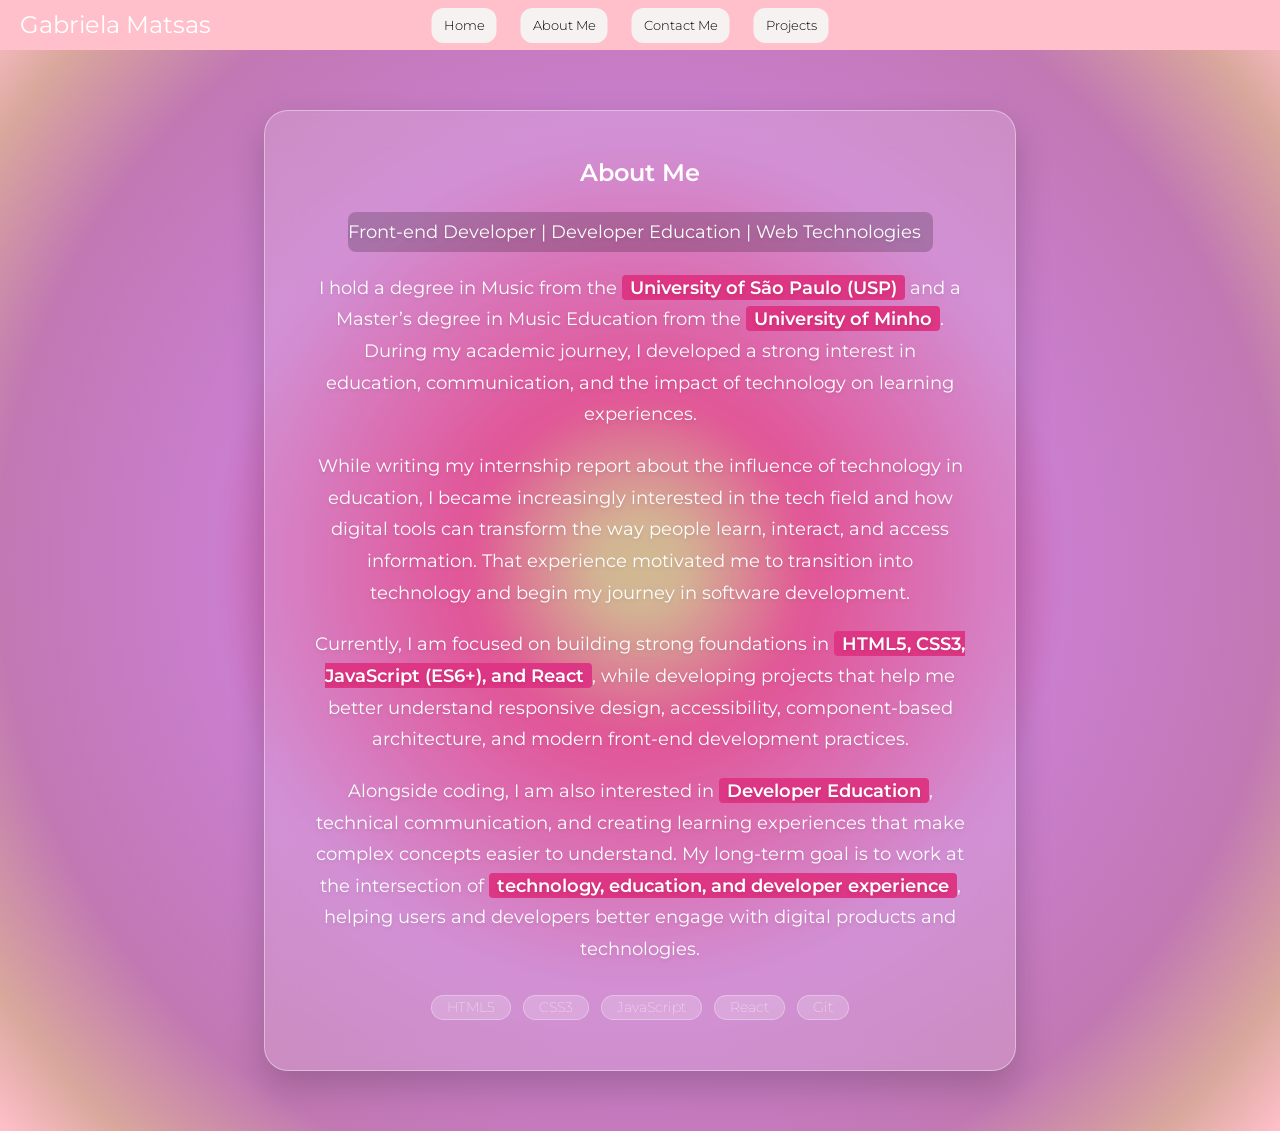
==== aboutme.html @ 93d37c07 "Add files via upload" ====
<!DOCTYPE html>
<html lang="en">
<head>
    <meta charset="UTF-8">
    <meta name="viewport" content="width=device-width, initial-scale=1.0">
    <title>About Me - Gabriela Matsas</title>
    
    <link rel="stylesheet" href="reset.css">
    <link rel="stylesheet" href="styles.css">
    <link rel="icon" href="assets/cup-of-coffee-icon-4.png">
    
    <link rel="preconnect" href="https://fonts.googleapis.com">
    <link rel="preconnect" href="https://fonts.gstatic.com" crossorigin>
    <link href="https://fonts.googleapis.com/css2?family=Montserrat:wght@100..900&family=Rubik:wght@300..900&display=swap" rel="stylesheet">
</head>
<body>

    <nav>
        <div class="logo"> Gabriela Matsas </div>
        <ul>
            <li><a href="index.html" class="nav-button"> Home</a></li>
            <li><a href="aboutme.html" class="nav-button"> About Me</a></li>
            <li><a href="contactme.html" class="nav-button"> Contact Me</a></li>
            <li><a href="projects.html" class="nav-button"> Projects</a></li>
        </ul>
    </nav>

    <main>
    <div class="glass-card">
        <h1>About Me</h1>
        <p class="subtitle">Front-end Developer | Developer Education | Web Technologies</p>
        
        <div class="content">
            <p>
                I hold a degree in Music from the <strong>University of São Paulo (USP)</strong> and a Master’s degree in Music Education from the <strong>University of Minho</strong>. During my academic journey, I developed a strong interest in education, communication, and the impact of technology on learning experiences.
            </p>

            <p>
                While writing my internship report about the influence of technology in education, I became increasingly interested in the tech field and how digital tools can transform the way people learn, interact, and access information. That experience motivated me to transition into technology and begin my journey in software development.
            </p>

            <p>
                Currently, I am focused on building strong foundations in <strong>HTML5, CSS3, JavaScript (ES6+), and React</strong>, while developing projects that help me better understand responsive design, accessibility, component-based architecture, and modern front-end development practices.
            </p>

            <p>
                Alongside coding, I am also interested in <strong>Developer Education</strong>, technical communication, and creating learning experiences that make complex concepts easier to understand. My long-term goal is to work at the intersection of <strong>technology, education, and developer experience</strong>, helping users and developers better engage with digital products and technologies.
            </p>
            </div>

            <div class="tech-tags">
                <span>HTML5</span>
                <span>CSS3</span>
                <span>JavaScript</span>
                <span>React</span>
                <span>Git</span>
            </div>
        </div>
    </main>

</body>
</html>
---- styles.css ----
/* ==========================================
   1. GERAL E FUNDO (BODY)
   ========================================== */
body {
    min-height: 100vh; /* Permite que o fundo cresça com o conteúdo */
    font-family: "Montserrat", sans-serif;
    font-weight: 100;
    font-style: normal;
    margin: 0;
    display: flex;
    flex-direction: column;
    background: radial-gradient(circle at center, 
        #CBAB80 5%,   /* cor da parede */
        #DD3684 20%,  /* magenta */
        #CA7ECE 50%,  /* lilás */
        #C178B3 75%,  /* rosa médio */
        #D9A79C 90%,  /* salmão */
        pink 100%     /* cor da navbar */
    );
}

/* Reset básico para links */
a {
    text-decoration: none;
    color: inherit;
}

/* ==========================================
   2. NAVBAR
   ========================================== */
nav {
    position: relative;
    background-color: pink;
    height: 50px;
    padding: 0 80px;
    z-index: 100;
}

nav .logo {
    position: absolute;
    left: 20px;
    top: 50%;
    transform: translateY(-50%);
    font-weight: 400;
    font-size: 24px;
    color: white;
}

nav ul {
    list-style: none;
    margin: 0;
    padding: 0;
    position: absolute;
    left: 50%;
    transform: translateX(-50%);
}

nav ul li {
    display: inline-block;
    line-height: 50px;
    margin-right: 20px;
}

.nav-button {
    display: inline-block;
    height: 35px;
    line-height: 35px;
    padding: 0px 12px;
    font-size: 0.8rem;
    background-color: rgb(247, 242, 242);
    color: black;
    border-radius: 12px;
    font-weight: 300;
    transition: background 0.3s;
}

.nav-button:hover {
    background-color: #ff85c1;
    color: white;
}

/* ==========================================
   3. HOME (FOTO E CONEXÕES)
   ========================================== */
#contentParent {
    display: flex;
    flex-direction: column;
    height: calc(100vh - 50px);
    justify-content: center;
    align-items: center;
}

#foto {
    background-image: url('assets/unnamed (6).jpg');
    height: 255px;
    width: 255px;
    background-size: cover;
    background-position: center;
    border-radius: 15%;
    border: 5px solid #CBAB80;
}

h1 {
    color: #ffffff;
    font-family: "Montserrat";
    font-weight: 300;
    font-size: 1.5rem;
    margin: 33px 0px 27px 0px;
    text-align: center;
}

/* BOTÕES SOCIAIS */
.buttonSocial {
    display: flex;
    align-items: center;
    border-radius: 50px;
    width: 255px;
    height: 40px;
    background-color: #00000020;
    color: #ffffff;
    font-weight: 600;
    margin-bottom: 27px;
    cursor: pointer;
    padding-left: 35px;
    border: none;
    transition: 0.3s;
}

.buttonSocial img {
    height: 24px !important;
    width: 24px !important;
    object-fit: contain;
    flex-shrink: 0; /* Impede de esticar */
}

.buttonSocial p {
    font-size: 1.125rem;
    font-weight: 400;
    padding-left: 15px;
    margin: 0;
}

.linkedInbutton {
    background-color: #00000070;
}

.buttonSocial:hover {
    background-color: rgba(0, 0, 0, 0.4);
    transform: scale(1.05);
}

/* ==========================================
   4. ABOUT ME (GLASS CARD)
   ========================================== */
main {
    flex: 1;
    display: flex;
    justify-content: center;
    align-items: center;
    padding: 60px 20px;
}

.glass-card {
    background: rgba(255, 255, 255, 0.15);
    backdrop-filter: blur(15px);
    -webkit-backdrop-filter: blur(15px);
    border: 1px solid rgba(255, 255, 255, 0.4);
    border-radius: 24px;
    padding: 50px;
    max-width: 650px;
    width: 100%;
    box-shadow: 0 15px 35px rgba(0, 0, 0, 0.2);
    text-align: center;
}

.glass-card h1 {
    margin-top: 0;
    font-weight: 600;
}

.subtitle {
    color: #ffffff;
    background: rgba(0, 0, 0, 0.2);
    display: inline-block;
    padding: 4px 12px;
    border-radius: 8px;
    font-size: 0.9rem;
    margin-bottom: 25px;
}

.glass-card p {
    color: #ffffff;
    font-size: 1.1rem;
    line-height: 1.8;
    margin-bottom: 20px;
    padding-left: 0 !important; /* Remove o padding de 15px das regras gerais */
    text-shadow: 0 2px 4px rgba(0, 0, 0, 0.1);
    font-weight: 400;
}

.glass-card strong {
    color: #ffffff;
    background: #DD3684; /* Magenta da camiseta */
    padding: 2px 8px;
    border-radius: 4px;
    font-weight: 600;
}

/* TAGS DE LINGUAGENS */
.tech-tags {
    margin-top: 30px;
    display: flex;
    justify-content: center;
    gap: 12px;
    flex-wrap: wrap;
}

.tech-tags span {
    background: rgba(255, 255, 255, 0.2);
    color: white;
    padding: 5px 15px;
    border-radius: 50px;
    font-size: 0.85rem;
    border: 1px solid rgba(255, 255, 255, 0.3);
}

.highlight-tag {
    border-color: #61dafb !important;
    color: #61dafb !important;
    background: rgba(0, 0, 0, 0.3) !important;
}

/* Container da imagem do projeto */
.project-image {
    width: 100%;           /* Ocupa toda a largura do card do projeto */
    height: 400px;         /* Altura fixa para todos os projetos ficarem iguais */
    overflow: hidden;      /* Esconde o que sobrar da imagem */
    border-radius: 12px;   /* Arredonda as pontas da foto */
    margin-bottom: 15px;
    border: 1px solid rgba(255, 255, 255, 0.1);
}

/* A imagem dentro do container */
.project-image img {
    width: 100%;           /* Força a largura a bater com o container */
    height: 100%;          /* Força a altura a bater com o container */
    object-fit: contain;     /* Faz a mágica: centraliza e corta o excesso sem deformar */
    object-position: top;  /* Se o print for longo, foca no topo da página */
    transition: transform 0.5s;
    margin-bottom: 50px; /* Aumente este valor (ex: 25px ou 30px) para dar mais ar */
    border: 1px solid rgba(255, 255, 255, 0.1);
}

/* Efeito opcional: a foto aumenta um pouco quando passa o mouse */
.project-item:hover .project-image img {
    transform: scale(1.1);
}

.project-item h3{
  font-weight: 300;
}

.project-item p{

  margin-bottom: 30px;
  padding: 0 10px;
}


.project-image {
    width: 100%;           
    /* Removi a altura fixa de 400px para que as duas imagens apareçam inteiras. 
       Se quiser limitar o tamanho total, use max-height em vez de height. */
    max-height: 800px;     
    overflow-y: auto;      /* Se as imagens forem muito grandes, cria uma rolagem interna no card */
    border-radius: 12px;   
    margin-bottom: 20px;
    border: 1px solid rgba(255, 255, 255, 0.1);
    
    /* Configuração para empilhar */
    display: flex;
    flex-direction: column; 
    gap: 15px;             /* Espaço entre a primeira e a segunda imagem */
}

/* A imagem dentro do container */
.project-image img {
    width: 100%;           
    height: auto;          /* Importante: auto para não achatar a imagem */
    object-fit: cover;     
    border-radius: 8px;    
    transition: transform 0.5s;
    border: 1px solid rgba(255, 255, 255, 0.2);
}
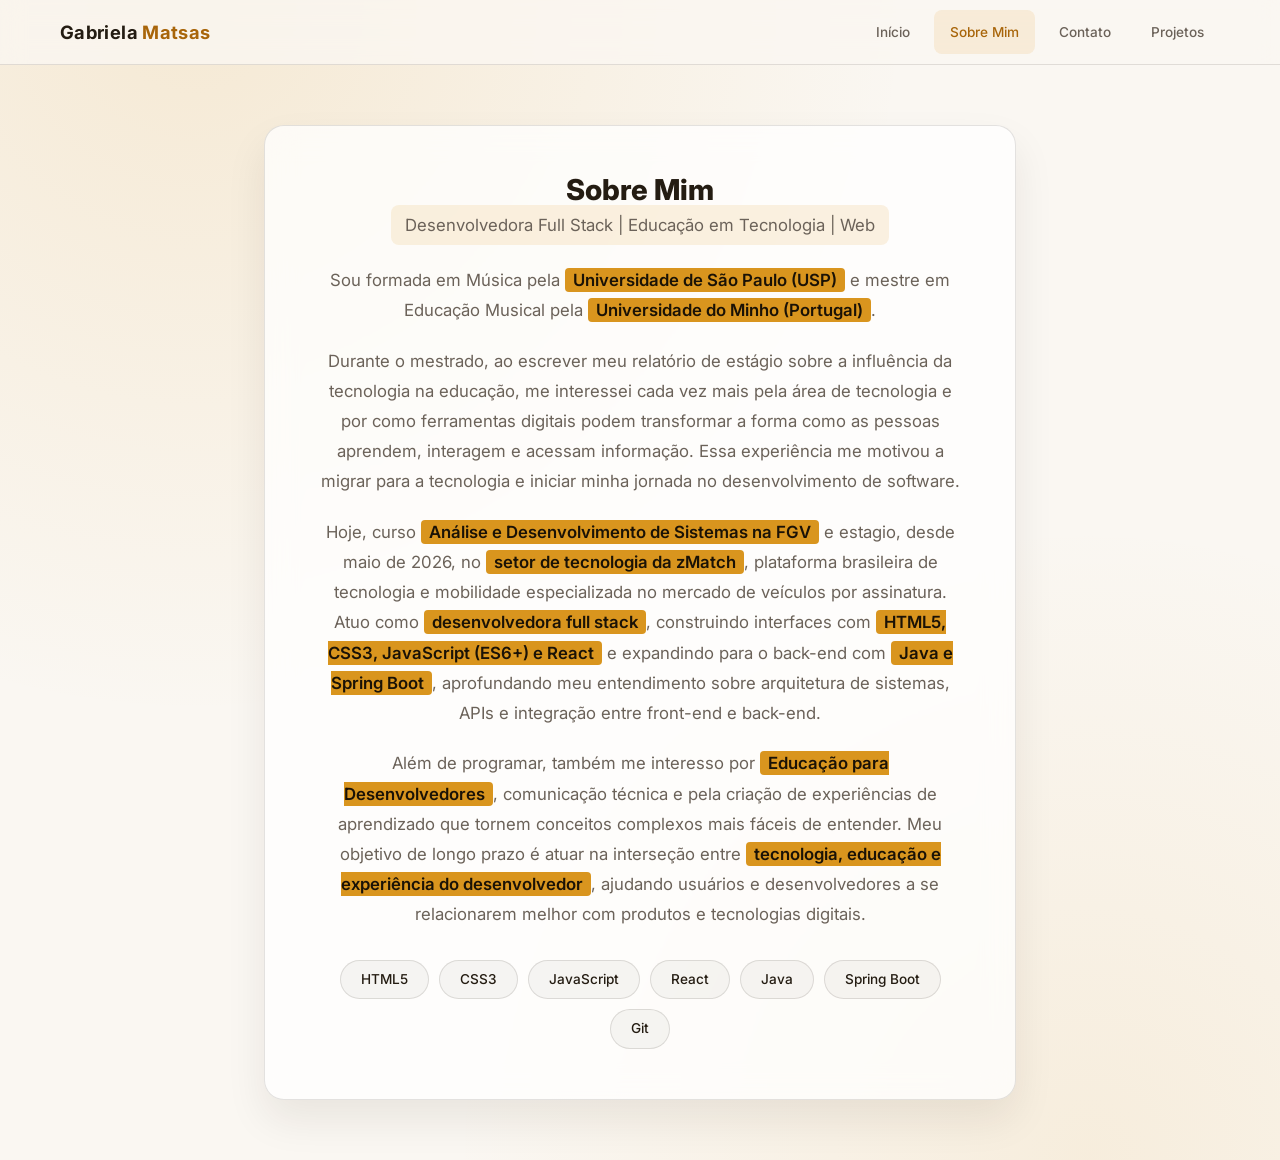
==== commit 2c3fb016: "Redesign portfolio: PT-BR translation, full stack repositioning, warm light theme - Translate all pa" ====
--- a/aboutme.html
+++ b/aboutme.html
@@ -1,62 +1,64 @@
-<!DOCTYPE html>
-<html lang="en">
-<head>
-    <meta charset="UTF-8">
-    <meta name="viewport" content="width=device-width, initial-scale=1.0">
-    <title>About Me - Gabriela Matsas</title>
-    
-    <link rel="stylesheet" href="reset.css">
-    <link rel="stylesheet" href="styles.css">
-    <link rel="icon" href="assets/cup-of-coffee-icon-4.png">
-    
-    <link rel="preconnect" href="https://fonts.googleapis.com">
-    <link rel="preconnect" href="https://fonts.gstatic.com" crossorigin>
-    <link href="https://fonts.googleapis.com/css2?family=Montserrat:wght@100..900&family=Rubik:wght@300..900&display=swap" rel="stylesheet">
-</head>
-<body>
-
-    <nav>
-        <div class="logo"> Gabriela Matsas </div>
-        <ul>
-            <li><a href="index.html" class="nav-button"> Home</a></li>
-            <li><a href="aboutme.html" class="nav-button"> About Me</a></li>
-            <li><a href="contactme.html" class="nav-button"> Contact Me</a></li>
-            <li><a href="projects.html" class="nav-button"> Projects</a></li>
-        </ul>
-    </nav>
-
-    <main>
-    <div class="glass-card">
-        <h1>About Me</h1>
-        <p class="subtitle">Front-end Developer | Developer Education | Web Technologies</p>
-        
-        <div class="content">
-            <p>
-                I hold a degree in Music from the <strong>University of São Paulo (USP)</strong> and a Master’s degree in Music Education from the <strong>University of Minho</strong>. During my academic journey, I developed a strong interest in education, communication, and the impact of technology on learning experiences.
-            </p>
-
-            <p>
-                While writing my internship report about the influence of technology in education, I became increasingly interested in the tech field and how digital tools can transform the way people learn, interact, and access information. That experience motivated me to transition into technology and begin my journey in software development.
-            </p>
-
-            <p>
-                Currently, I am focused on building strong foundations in <strong>HTML5, CSS3, JavaScript (ES6+), and React</strong>, while developing projects that help me better understand responsive design, accessibility, component-based architecture, and modern front-end development practices.
-            </p>
-
-            <p>
-                Alongside coding, I am also interested in <strong>Developer Education</strong>, technical communication, and creating learning experiences that make complex concepts easier to understand. My long-term goal is to work at the intersection of <strong>technology, education, and developer experience</strong>, helping users and developers better engage with digital products and technologies.
-            </p>
-            </div>
-
-            <div class="tech-tags">
-                <span>HTML5</span>
-                <span>CSS3</span>
-                <span>JavaScript</span>
-                <span>React</span>
-                <span>Git</span>
-            </div>
-        </div>
-    </main>
-
-</body>
-</html>+<!DOCTYPE html>
+<html lang="pt-BR">
+<head>
+    <meta charset="UTF-8">
+    <meta name="viewport" content="width=device-width, initial-scale=1.0">
+    <title>Sobre Mim | Gabriela Matsas</title>
+
+    <link rel="stylesheet" href="reset.css">
+    <link rel="stylesheet" href="styles.css">
+    <link rel="icon" href="assets/cup-of-coffee-icon-4.png">
+
+    <link rel="preconnect" href="https://fonts.googleapis.com">
+    <link rel="preconnect" href="https://fonts.gstatic.com" crossorigin>
+    <link href="https://fonts.googleapis.com/css2?family=Inter:wght@400;500;600;700;800&display=swap" rel="stylesheet">
+</head>
+<body>
+
+    <nav>
+        <div class="logo">Gabriela <span>Matsas</span></div>
+        <ul>
+            <li><a href="index.html" class="nav-button">Início</a></li>
+            <li><a href="aboutme.html" class="nav-button active">Sobre Mim</a></li>
+            <li><a href="contactme.html" class="nav-button">Contato</a></li>
+            <li><a href="projects.html" class="nav-button">Projetos</a></li>
+        </ul>
+    </nav>
+
+    <main>
+    <div class="glass-card">
+        <h1>Sobre Mim</h1>
+        <p class="subtitle">Desenvolvedora Full Stack | Educação em Tecnologia | Web</p>
+
+        <div class="content">
+            <p>
+                Sou formada em Música pela <strong>Universidade de São Paulo (USP)</strong> e mestre em Educação Musical pela <strong>Universidade do Minho (Portugal)</strong>.
+            </p>
+
+            <p>
+                Durante o mestrado, ao escrever meu relatório de estágio sobre a influência da tecnologia na educação, me interessei cada vez mais pela área de tecnologia e por como ferramentas digitais podem transformar a forma como as pessoas aprendem, interagem e acessam informação. Essa experiência me motivou a migrar para a tecnologia e iniciar minha jornada no desenvolvimento de software.
+            </p>
+
+            <p>
+                Hoje, curso <strong>Análise e Desenvolvimento de Sistemas na FGV</strong> e estagio, desde maio de 2026, no <strong>setor de tecnologia da zMatch</strong>, plataforma brasileira de tecnologia e mobilidade especializada no mercado de veículos por assinatura. Atuo como <strong>desenvolvedora full stack</strong>, construindo interfaces com <strong>HTML5, CSS3, JavaScript (ES6+) e React</strong> e expandindo para o back-end com <strong>Java e Spring Boot</strong>, aprofundando meu entendimento sobre arquitetura de sistemas, APIs e integração entre front-end e back-end.
+            </p>
+
+            <p>
+                Além de programar, também me interesso por <strong>Educação para Desenvolvedores</strong>, comunicação técnica e pela criação de experiências de aprendizado que tornem conceitos complexos mais fáceis de entender. Meu objetivo de longo prazo é atuar na interseção entre <strong>tecnologia, educação e experiência do desenvolvedor</strong>, ajudando usuários e desenvolvedores a se relacionarem melhor com produtos e tecnologias digitais.
+            </p>
+            </div>
+
+            <div class="tech-tags">
+                <span>HTML5</span>
+                <span>CSS3</span>
+                <span>JavaScript</span>
+                <span>React</span>
+                <span>Java</span>
+                <span>Spring Boot</span>
+                <span>Git</span>
+            </div>
+        </div>
+    </main>
+
+</body>
+</html>
--- a/styles.css
+++ b/styles.css
@@ -1,294 +1,497 @@
-/* ==========================================
-   1. GERAL E FUNDO (BODY)
-   ========================================== */
-body {
-    min-height: 100vh; /* Permite que o fundo cresça com o conteúdo */
-    font-family: "Montserrat", sans-serif;
-    font-weight: 100;
-    font-style: normal;
-    margin: 0;
-    display: flex;
-    flex-direction: column;
-    background: radial-gradient(circle at center, 
-        #CBAB80 5%,   /* cor da parede */
-        #DD3684 20%,  /* magenta */
-        #CA7ECE 50%,  /* lilás */
-        #C178B3 75%,  /* rosa médio */
-        #D9A79C 90%,  /* salmão */
-        pink 100%     /* cor da navbar */
-    );
-}
-
-/* Reset básico para links */
-a {
-    text-decoration: none;
-    color: inherit;
-}
-
-/* ==========================================
-   2. NAVBAR
-   ========================================== */
-nav {
-    position: relative;
-    background-color: pink;
-    height: 50px;
-    padding: 0 80px;
-    z-index: 100;
-}
-
-nav .logo {
-    position: absolute;
-    left: 20px;
-    top: 50%;
-    transform: translateY(-50%);
-    font-weight: 400;
-    font-size: 24px;
-    color: white;
-}
-
-nav ul {
-    list-style: none;
-    margin: 0;
-    padding: 0;
-    position: absolute;
-    left: 50%;
-    transform: translateX(-50%);
-}
-
-nav ul li {
-    display: inline-block;
-    line-height: 50px;
-    margin-right: 20px;
-}
-
-.nav-button {
-    display: inline-block;
-    height: 35px;
-    line-height: 35px;
-    padding: 0px 12px;
-    font-size: 0.8rem;
-    background-color: rgb(247, 242, 242);
-    color: black;
-    border-radius: 12px;
-    font-weight: 300;
-    transition: background 0.3s;
-}
-
-.nav-button:hover {
-    background-color: #ff85c1;
-    color: white;
-}
-
-/* ==========================================
-   3. HOME (FOTO E CONEXÕES)
-   ========================================== */
-#contentParent {
-    display: flex;
-    flex-direction: column;
-    height: calc(100vh - 50px);
-    justify-content: center;
-    align-items: center;
-}
-
-#foto {
-    background-image: url('assets/unnamed (6).jpg');
-    height: 255px;
-    width: 255px;
-    background-size: cover;
-    background-position: center;
-    border-radius: 15%;
-    border: 5px solid #CBAB80;
-}
-
-h1 {
-    color: #ffffff;
-    font-family: "Montserrat";
-    font-weight: 300;
-    font-size: 1.5rem;
-    margin: 33px 0px 27px 0px;
-    text-align: center;
-}
-
-/* BOTÕES SOCIAIS */
-.buttonSocial {
-    display: flex;
-    align-items: center;
-    border-radius: 50px;
-    width: 255px;
-    height: 40px;
-    background-color: #00000020;
-    color: #ffffff;
-    font-weight: 600;
-    margin-bottom: 27px;
-    cursor: pointer;
-    padding-left: 35px;
-    border: none;
-    transition: 0.3s;
-}
-
-.buttonSocial img {
-    height: 24px !important;
-    width: 24px !important;
-    object-fit: contain;
-    flex-shrink: 0; /* Impede de esticar */
-}
-
-.buttonSocial p {
-    font-size: 1.125rem;
-    font-weight: 400;
-    padding-left: 15px;
-    margin: 0;
-}
-
-.linkedInbutton {
-    background-color: #00000070;
-}
-
-.buttonSocial:hover {
-    background-color: rgba(0, 0, 0, 0.4);
-    transform: scale(1.05);
-}
-
-/* ==========================================
-   4. ABOUT ME (GLASS CARD)
-   ========================================== */
-main {
-    flex: 1;
-    display: flex;
-    justify-content: center;
-    align-items: center;
-    padding: 60px 20px;
-}
-
-.glass-card {
-    background: rgba(255, 255, 255, 0.15);
-    backdrop-filter: blur(15px);
-    -webkit-backdrop-filter: blur(15px);
-    border: 1px solid rgba(255, 255, 255, 0.4);
-    border-radius: 24px;
-    padding: 50px;
-    max-width: 650px;
-    width: 100%;
-    box-shadow: 0 15px 35px rgba(0, 0, 0, 0.2);
-    text-align: center;
-}
-
-.glass-card h1 {
-    margin-top: 0;
-    font-weight: 600;
-}
-
-.subtitle {
-    color: #ffffff;
-    background: rgba(0, 0, 0, 0.2);
-    display: inline-block;
-    padding: 4px 12px;
-    border-radius: 8px;
-    font-size: 0.9rem;
-    margin-bottom: 25px;
-}
-
-.glass-card p {
-    color: #ffffff;
-    font-size: 1.1rem;
-    line-height: 1.8;
-    margin-bottom: 20px;
-    padding-left: 0 !important; /* Remove o padding de 15px das regras gerais */
-    text-shadow: 0 2px 4px rgba(0, 0, 0, 0.1);
-    font-weight: 400;
-}
-
-.glass-card strong {
-    color: #ffffff;
-    background: #DD3684; /* Magenta da camiseta */
-    padding: 2px 8px;
-    border-radius: 4px;
-    font-weight: 600;
-}
-
-/* TAGS DE LINGUAGENS */
-.tech-tags {
-    margin-top: 30px;
-    display: flex;
-    justify-content: center;
-    gap: 12px;
-    flex-wrap: wrap;
-}
-
-.tech-tags span {
-    background: rgba(255, 255, 255, 0.2);
-    color: white;
-    padding: 5px 15px;
-    border-radius: 50px;
-    font-size: 0.85rem;
-    border: 1px solid rgba(255, 255, 255, 0.3);
-}
-
-.highlight-tag {
-    border-color: #61dafb !important;
-    color: #61dafb !important;
-    background: rgba(0, 0, 0, 0.3) !important;
-}
-
-/* Container da imagem do projeto */
-.project-image {
-    width: 100%;           /* Ocupa toda a largura do card do projeto */
-    height: 400px;         /* Altura fixa para todos os projetos ficarem iguais */
-    overflow: hidden;      /* Esconde o que sobrar da imagem */
-    border-radius: 12px;   /* Arredonda as pontas da foto */
-    margin-bottom: 15px;
-    border: 1px solid rgba(255, 255, 255, 0.1);
-}
-
-/* A imagem dentro do container */
-.project-image img {
-    width: 100%;           /* Força a largura a bater com o container */
-    height: 100%;          /* Força a altura a bater com o container */
-    object-fit: contain;     /* Faz a mágica: centraliza e corta o excesso sem deformar */
-    object-position: top;  /* Se o print for longo, foca no topo da página */
-    transition: transform 0.5s;
-    margin-bottom: 50px; /* Aumente este valor (ex: 25px ou 30px) para dar mais ar */
-    border: 1px solid rgba(255, 255, 255, 0.1);
-}
-
-/* Efeito opcional: a foto aumenta um pouco quando passa o mouse */
-.project-item:hover .project-image img {
-    transform: scale(1.1);
-}
-
-.project-item h3{
-  font-weight: 300;
-}
-
-.project-item p{
-
-  margin-bottom: 30px;
-  padding: 0 10px;
-}
-
-
-.project-image {
-    width: 100%;           
-    /* Removi a altura fixa de 400px para que as duas imagens apareçam inteiras. 
-       Se quiser limitar o tamanho total, use max-height em vez de height. */
-    max-height: 800px;     
-    overflow-y: auto;      /* Se as imagens forem muito grandes, cria uma rolagem interna no card */
-    border-radius: 12px;   
-    margin-bottom: 20px;
-    border: 1px solid rgba(255, 255, 255, 0.1);
-    
-    /* Configuração para empilhar */
-    display: flex;
-    flex-direction: column; 
-    gap: 15px;             /* Espaço entre a primeira e a segunda imagem */
-}
-
-/* A imagem dentro do container */
-.project-image img {
-    width: 100%;           
-    height: auto;          /* Importante: auto para não achatar a imagem */
-    object-fit: cover;     
-    border-radius: 8px;    
-    transition: transform 0.5s;
-    border: 1px solid rgba(255, 255, 255, 0.2);
-}+/* ==========================================
+   0. VARIÁVEIS E BASE
+   ========================================== */
+:root {
+    --bg: #faf7f2;
+    --accent: #d9951e;
+    --accent-hover: #f0b854;
+    --accent-dark: #a8650a;
+    --accent-tint: rgba(217, 149, 30, 0.12);
+    --text: #241c12;
+    --text-muted: #6b6259;
+    --border: rgba(36, 28, 18, 0.12);
+    --card-bg: #ffffff;
+}
+
+body {
+    min-height: 100vh;
+    font-family: "Inter", sans-serif;
+    font-weight: 400;
+    margin: 0;
+    display: flex;
+    flex-direction: column;
+    color: var(--text);
+    background:
+        radial-gradient(circle at 15% 0%, rgba(217, 149, 30, 0.14), transparent 45%),
+        radial-gradient(circle at 85% 100%, rgba(217, 149, 30, 0.1), transparent 40%),
+        var(--bg);
+}
+
+a {
+    text-decoration: none;
+    color: inherit;
+}
+
+/* ==========================================
+   1. NAVBAR
+   ========================================== */
+nav {
+    position: sticky;
+    top: 0;
+    display: flex;
+    align-items: center;
+    justify-content: space-between;
+    background: rgba(250, 247, 242, 0.8);
+    backdrop-filter: blur(12px);
+    -webkit-backdrop-filter: blur(12px);
+    border-bottom: 1px solid var(--border);
+    height: 64px;
+    padding: 0 60px;
+    z-index: 100;
+}
+
+nav .logo {
+    font-weight: 700;
+    font-size: 1.15rem;
+    color: var(--text);
+    letter-spacing: 0.02em;
+}
+
+nav .logo span {
+    color: var(--accent-dark);
+}
+
+nav ul {
+    list-style: none;
+    margin: 0;
+    padding: 0;
+    display: flex;
+    gap: 8px;
+}
+
+.nav-button {
+    display: inline-block;
+    height: 44px;
+    line-height: 44px;
+    padding: 0 16px;
+    font-size: 0.85rem;
+    font-weight: 500;
+    color: var(--text-muted);
+    border-radius: 8px;
+    transition: background 0.2s, color 0.2s;
+}
+
+.nav-button:hover {
+    background: rgba(36, 28, 18, 0.05);
+    color: var(--text);
+}
+
+.nav-button.active {
+    color: var(--accent-dark);
+    background: var(--accent-tint);
+}
+
+/* Botão de ação principal (CTA) */
+.btn-primary {
+    display: inline-flex;
+    align-items: center;
+    justify-content: center;
+    height: 44px;
+    padding: 0 24px;
+    background: var(--accent);
+    color: #1a1206;
+    font-weight: 600;
+    font-size: 0.95rem;
+    border-radius: 10px;
+    border: none;
+    cursor: pointer;
+    transition: background 0.2s, transform 0.2s;
+}
+
+.btn-primary:hover {
+    background: var(--accent-hover);
+    transform: translateY(-1px);
+}
+
+.btn-secondary {
+    display: inline-flex;
+    align-items: center;
+    justify-content: center;
+    height: 44px;
+    padding: 0 24px;
+    background: transparent;
+    color: var(--text);
+    font-weight: 600;
+    font-size: 0.95rem;
+    border-radius: 10px;
+    border: 1px solid var(--border);
+    cursor: pointer;
+    transition: border-color 0.2s, background 0.2s;
+}
+
+.btn-secondary:hover {
+    border-color: var(--accent-dark);
+    background: var(--accent-tint);
+}
+
+/* ==========================================
+   2. HOME (HERO)
+   ========================================== */
+.hero {
+    flex: 1;
+    display: flex;
+    align-items: center;
+    justify-content: center;
+    padding: 60px 60px;
+}
+
+.hero-inner {
+    display: flex;
+    align-items: center;
+    justify-content: center;
+    gap: 72px;
+    max-width: 1000px;
+    width: 100%;
+}
+
+.hero-text {
+    max-width: 480px;
+}
+
+.hero-greeting {
+    color: var(--accent-dark);
+    font-weight: 600;
+    font-size: 1rem;
+    margin-bottom: 12px;
+}
+
+.hero-text h1 {
+    font-size: 2.4rem;
+    font-weight: 800;
+    color: var(--text);
+    text-align: left;
+    margin: 0 0 8px 0;
+    line-height: 1.2;
+}
+
+.hero-role {
+    font-size: 1.15rem;
+    font-weight: 600;
+    color: var(--text-muted);
+    margin-bottom: 20px;
+}
+
+.hero-description {
+    color: var(--text-muted);
+    font-size: 1rem;
+    line-height: 1.7;
+    margin-bottom: 32px;
+}
+
+.hero-cta {
+    display: flex;
+    gap: 14px;
+    margin-bottom: 36px;
+}
+
+.social-row {
+    display: flex;
+    gap: 14px;
+}
+
+.social-icon {
+    display: flex;
+    align-items: center;
+    justify-content: center;
+    width: 44px;
+    height: 44px;
+    border-radius: 10px;
+    background: var(--card-bg);
+    border: 1px solid var(--border);
+    color: var(--text-muted);
+    cursor: pointer;
+    transition: color 0.2s, border-color 0.2s, transform 0.2s;
+}
+
+.social-icon svg {
+    width: 20px;
+    height: 20px;
+}
+
+.social-icon:hover {
+    color: var(--accent-dark);
+    border-color: var(--accent-dark);
+    transform: translateY(-2px);
+}
+
+.hero-photo-wrap {
+    position: relative;
+    flex-shrink: 0;
+}
+
+.hero-photo-wrap::before {
+    content: "";
+    position: absolute;
+    inset: -18px;
+    border-radius: 50%;
+    background: radial-gradient(circle, rgba(217, 149, 30, 0.28), transparent 70%);
+    z-index: 0;
+}
+
+#foto {
+    position: relative;
+    background-image: url('assets/profile.jpg');
+    height: 260px;
+    width: 260px;
+    background-size: cover;
+    background-position: center;
+    border-radius: 24px;
+    border: 1px solid var(--border);
+    z-index: 1;
+    box-shadow: 0 12px 30px rgba(36, 28, 18, 0.12);
+}
+
+/* ==========================================
+   3. CONTEÚDO INTERNO (CARD)
+   ========================================== */
+main {
+    flex: 1;
+    display: flex;
+    justify-content: center;
+    align-items: center;
+    padding: 60px 20px;
+}
+
+.glass-card {
+    background: rgba(255, 255, 255, 0.75);
+    backdrop-filter: blur(15px);
+    -webkit-backdrop-filter: blur(15px);
+    border: 1px solid var(--border);
+    border-radius: 20px;
+    padding: 50px;
+    max-width: 650px;
+    width: 100%;
+    box-shadow: 0 20px 40px rgba(36, 28, 18, 0.08);
+    text-align: center;
+}
+
+.glass-card h1 {
+    margin-top: 0;
+    font-weight: 800;
+    font-size: 1.8rem;
+    color: var(--text);
+    text-align: center;
+}
+
+.subtitle {
+    color: var(--accent-dark);
+    background: var(--accent-tint);
+    display: inline-block;
+    padding: 5px 14px;
+    border-radius: 8px;
+    font-size: 0.9rem;
+    font-weight: 500;
+    margin-bottom: 28px;
+}
+
+.glass-card p {
+    color: var(--text-muted);
+    font-size: 1.05rem;
+    line-height: 1.8;
+    margin-bottom: 20px;
+    font-weight: 400;
+}
+
+.glass-card strong {
+    color: #1a1206;
+    background: var(--accent);
+    padding: 2px 8px;
+    border-radius: 4px;
+    font-weight: 600;
+}
+
+/* TAGS DE LINGUAGENS */
+.tech-tags {
+    margin-top: 30px;
+    display: flex;
+    justify-content: center;
+    gap: 10px;
+    flex-wrap: wrap;
+}
+
+.tech-tags span {
+    display: inline-flex;
+    align-items: center;
+    background: rgba(36, 28, 18, 0.04);
+    color: var(--text);
+    padding: 12px 20px;
+    border-radius: 50px;
+    font-size: 0.85rem;
+    font-weight: 500;
+    border: 1px solid var(--border);
+    transition: border-color 0.2s, color 0.2s;
+}
+
+.tech-tags span:hover {
+    border-color: var(--accent-dark);
+    color: var(--accent-dark);
+}
+
+/* ==========================================
+   4. PROJETOS
+   ========================================== */
+.projects-grid {
+    display: grid;
+    grid-template-columns: repeat(auto-fit, minmax(320px, 1fr));
+    gap: 32px;
+    text-align: left;
+}
+
+.project-item {
+    background: var(--card-bg);
+    border: 1px solid var(--border);
+    border-radius: 16px;
+    padding: 20px;
+    display: flex;
+    flex-direction: column;
+    box-shadow: 0 8px 20px rgba(36, 28, 18, 0.05);
+}
+
+.project-image {
+    width: 100%;
+    max-height: 400px;
+    overflow: hidden;
+    border-radius: 12px;
+    margin-bottom: 16px;
+    border: 1px solid var(--border);
+}
+
+.project-image img {
+    width: 100%;
+    height: 100%;
+    object-fit: cover;
+    object-position: top;
+    transition: transform 0.4s;
+}
+
+.project-item:hover .project-image img {
+    transform: scale(1.05);
+}
+
+.project-item h3 {
+    font-weight: 700;
+    font-size: 1.15rem;
+    color: var(--text);
+    margin-bottom: 8px;
+}
+
+.project-item p {
+    color: var(--text-muted);
+    font-size: 0.95rem;
+    line-height: 1.6;
+    margin-bottom: 20px;
+    flex: 1;
+}
+
+.project-item .nav-button {
+    align-self: flex-start;
+    background: var(--accent-tint);
+    color: var(--accent-dark);
+    font-weight: 600;
+    border: 1px solid rgba(217, 149, 30, 0.3);
+}
+
+.project-item .nav-button:hover {
+    background: var(--accent);
+    color: #1a1206;
+}
+
+.projects-note {
+    margin-top: 40px;
+    padding-top: 32px;
+    border-top: 1px solid var(--border);
+    text-align: center;
+}
+
+.projects-note h3 {
+    color: var(--text);
+    font-weight: 700;
+    font-size: 1.05rem;
+    margin-bottom: 10px;
+}
+
+.projects-note p {
+    color: var(--text-muted);
+}
+
+/* ==========================================
+   5. CONTATO
+   ========================================== */
+.contact-email {
+    display: inline-block;
+    margin-top: 4px;
+    padding: 10px 6px;
+    color: var(--accent-dark);
+    font-size: 1.1rem;
+    transition: color 0.2s;
+}
+
+.contact-email:hover {
+    color: var(--text);
+}
+
+/* ==========================================
+   6. RESPONSIVO
+   ========================================== */
+@media (max-width: 720px) {
+    nav {
+        flex-direction: column;
+        align-items: flex-start;
+        height: auto;
+        padding: 16px 20px;
+        gap: 12px;
+    }
+
+    nav .logo {
+        font-size: 1rem;
+    }
+
+    nav ul {
+        gap: 4px;
+        flex-wrap: wrap;
+        width: 100%;
+    }
+
+    .nav-button {
+        padding: 0 10px;
+        font-size: 0.78rem;
+    }
+
+    .hero {
+        padding: 40px 24px;
+    }
+
+    .hero-inner {
+        flex-direction: column-reverse;
+        gap: 36px;
+        text-align: center;
+    }
+
+    .hero-text {
+        max-width: 100%;
+    }
+
+    .hero-text h1 {
+        text-align: center;
+        font-size: 2rem;
+    }
+
+    .hero-cta,
+    .social-row {
+        justify-content: center;
+    }
+
+    .glass-card {
+        padding: 32px 24px;
+    }
+}
